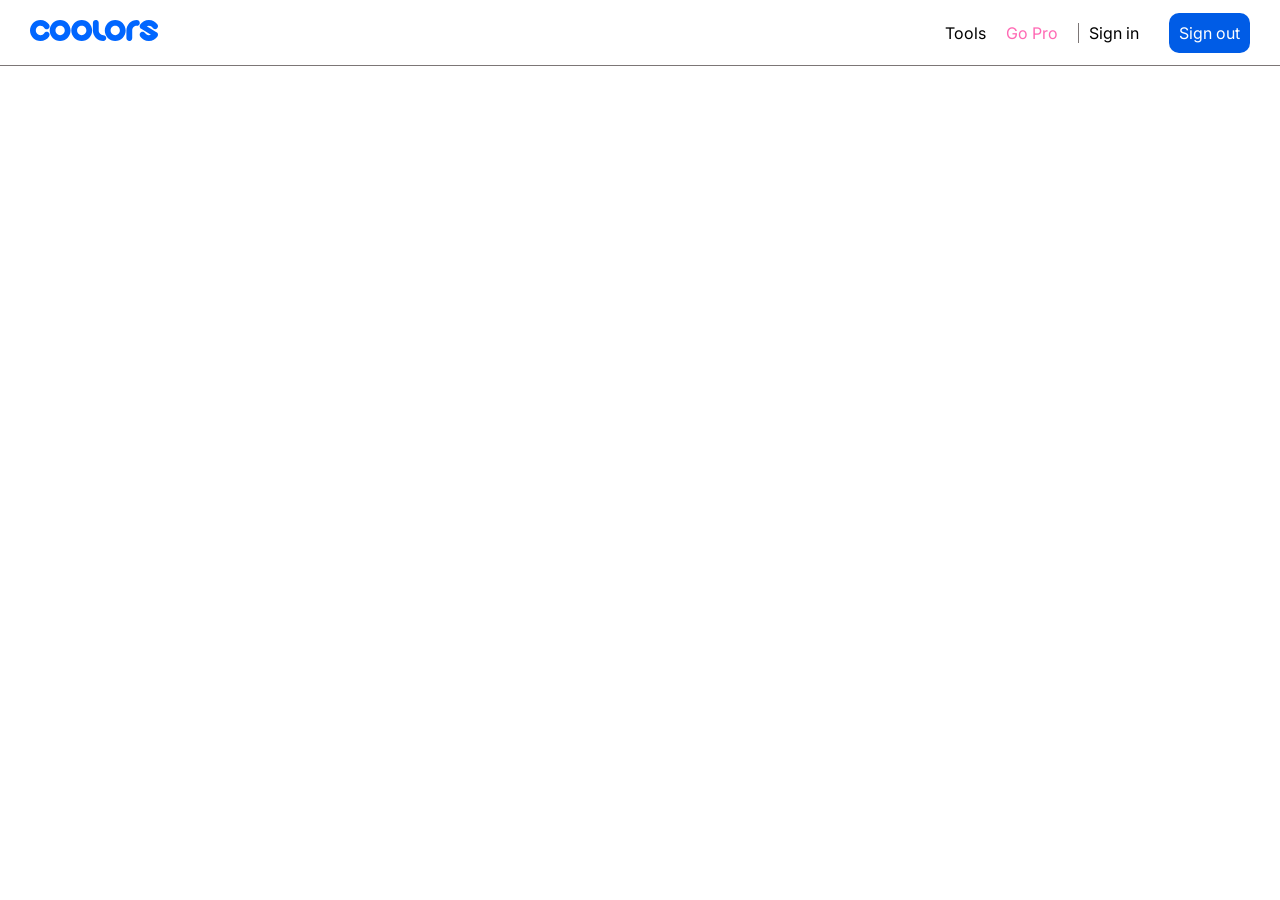
==== index.html @ 5a96440c "I have finished working on my nav" ====
<!DOCTYPE html>
<html lang="en">
<head>
    <meta charset="UTF-8">
    <meta name="viewport" content="width=device-width, initial-scale=1.0">
    <title>Document</title>
    <link rel="stylesheet" href="index.css">
    <link rel="preconnect" href="https://fonts.googleapis.com">
<link rel="preconnect" href="https://fonts.gstatic.com" crossorigin>
<link href="https://fonts.googleapis.com/css2?family=Inter:ital,opsz,wght@0,14..32,100..900;1,14..32,100..900&family=Plus+Jakarta+Sans:ital,wght@0,200..800;1,200..800&family=Work+Sans:ital,wght@0,100..900;1,100..900&display=swap" rel="stylesheet">
</head>
<body>
  <!--section1 nav-->  
  <section class="nav">
    <div class="logo">
    <img src="/images/logo.svg" alt="logo">
    </div>
    <div class="nav_links">
    <ul>
       <li><a href="">Tools</a></li>
       <li><a href="" class="hotpink">Go Pro</a></li>
       <li><a href="" style="border-left: 1px solid #7c7676; padding: 0 10px;">Sign in</a></li>
       <li><a href="" class="btn">Sign out</a></li>
    </ul>
    </div>

  </section>
  <!--section2 landing page-->
  <!--section3 development tools--> 
  <!--section4 sponsors--> 
  <!--section5 footer--> 
</body>
</html>
---- index.css ----
*{
    margin: 0px;
    padding: 0px;
    box-sizing: border-box;
    font-family: "Inter", sans-serif;
}
.nav{
    display: flex;
    justify-content: space-between;
    align-items: center;
    padding: 20px 30px;
    border-bottom: 1px solid #7c7676;
}
.nav ul{
    display: flex;
    gap: 20px;
}
li{
    list-style: none;
}
a{
    text-decoration: none;
    color: black;
a:hover{
    color: #005CE6;
    cursor: pointer;

}
}
.btn{
    color: white;
    background-color: #005CE6;
    padding: 10px 10px;
    border-radius: 10px;
}
.btn:hover{
    cursor: pointer;
}
.hotpink{
    color: hotpink;
}
.hotpink:hover{
    color: rgb(167, 111, 139);
    cursor: pointer;
    }
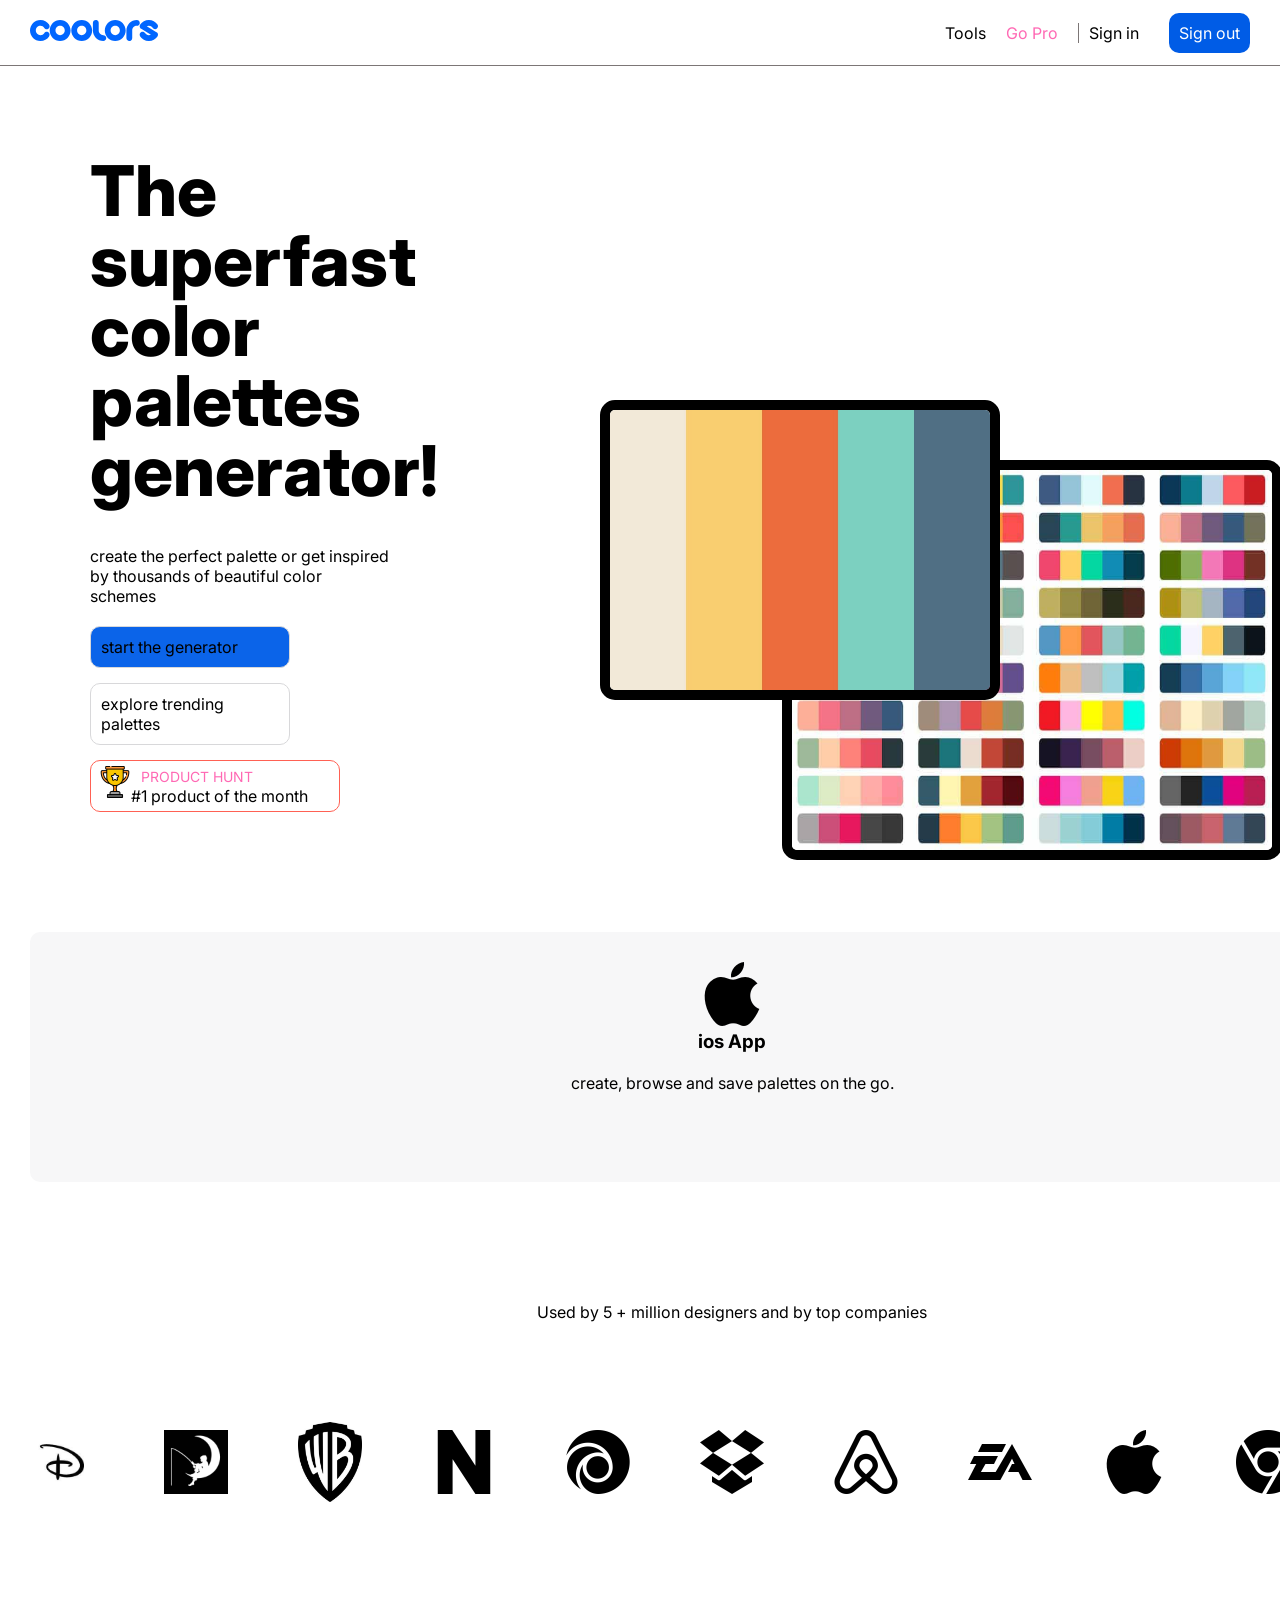
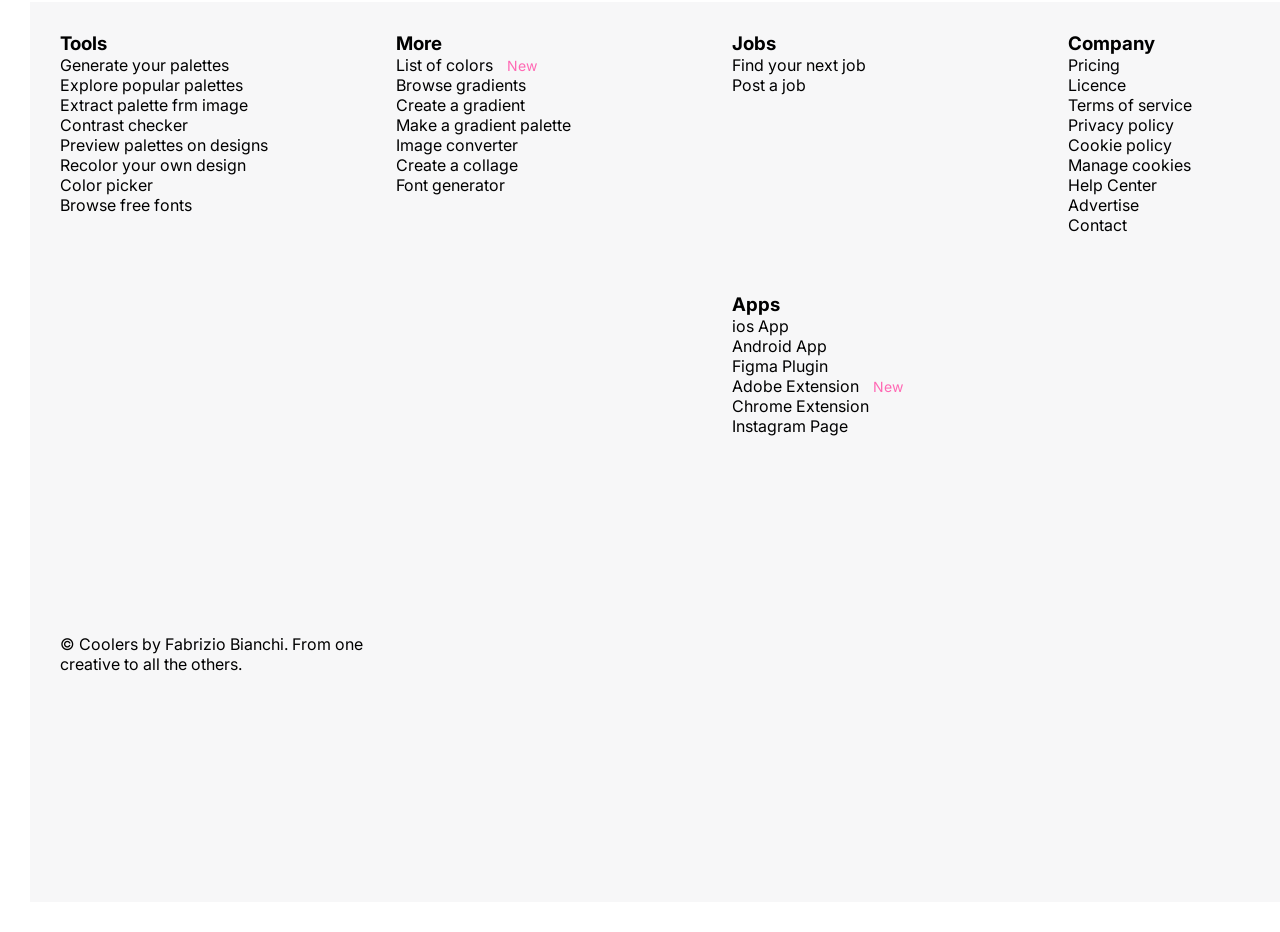
==== commit 84edd964: "Coolor update" ====
--- a/index.html
+++ b/index.html
@@ -7,7 +7,9 @@
     <link rel="stylesheet" href="index.css">
     <link rel="preconnect" href="https://fonts.googleapis.com">
 <link rel="preconnect" href="https://fonts.gstatic.com" crossorigin>
-<link href="https://fonts.googleapis.com/css2?family=Inter:ital,opsz,wght@0,14..32,100..900;1,14..32,100..900&family=Plus+Jakarta+Sans:ital,wght@0,200..800;1,200..800&family=Work+Sans:ital,wght@0,100..900;1,100..900&display=swap" rel="stylesheet">
+<link href="https://fonts.googleapis.com/css2?
+family=Inter:ital,opsz,wght@0,14..32,
+100..900;1,14..32,100..900&display=swap" rel="stylesheet">
 </head>
 <body>
   <!--section1 nav-->  
@@ -23,11 +25,174 @@
        <li><a href="" class="btn">Sign out</a></li>
     </ul>
     </div>
-
   </section>
   <!--section2 landing page-->
-  <!--section3 development tools--> 
-  <!--section4 sponsors--> 
-  <!--section5 footer--> 
+  <div class="main">
+   <div class="main_text">
+ <div class="main_heading">
+<h1>The  superfast  </br>
+  color palettes </br>
+  generator!</h1></div>
+ <div class="main_para"></br> </br>
+  <p>create the perfect palette or get inspired 
+  </br>  by thousands of beautiful color schemes</p><br>
+    <div class="main-links">
+    <ul>
+      <li><a href="" class="btn_1">
+        start the generator
+      </a></li>
+      <li> <a href="" class="explore">
+        explore trending palettes</a></li>
+    </ul></div>
+    <div class="hunt">
+      <div>
+      <img src="./trophy.png" alt="">
+      </div>
+      <div>
+        <a href=""><span
+        >PRODUCT HUNT</span
+        ><br/>#1 product of the month</a> 
+  </div>
+  </div>         
+  </div>
+  <div class="palette">
+  <img  class="img1" src="./img palette.jpg"alt="">
+  <img  class="img2" src="./img monitor.jpg"alt="">
+
+</div>
+  </div>
+  </div>
+ <Section3 development tools> 
+  <section class="tools">
+    <div class="box1">
+      <img src="./apple.png" 
+      alt=""> 
+      <h3>ios App</h3><br>
+      <p>create, browse and save 
+        palettes on the go.</p>
+        <h3></h3>
+    </div>
+    <div class="box2">
+      <img src="./android.png" 
+      alt="">
+      <h3>Android App</h3><br>
+      <p>Thousands of
+        palettes in your pocket.</p>
+    </div>
+    <div class="box3">
+      <img src="./figma.png" 
+      alt="">
+      <h3>Figma Plugin</h3><br>
+      <p>All palettes right in 
+        your workplace. </p>
+    </div>
+    <div class="box4">
+      <img src="./chrome.png" 
+      alt="">
+      <h3>chrome Extension</h3><br>
+      <p>Get and edit a palette
+        every new tab.</p>
+    </div><div class="box5">
+      <img src="./adobe.png" 
+      alt="">
+      <h3>Adobe Extension</h3><br>
+      <p>Use Coolors with your favourite tools.</p>
+    </div>
+  <section4 sponsors>
+    <div>
+  <p class="used">Used by 5 + million designers and by
+     top companies</p>
+  <div class="sponsors">
+    <img src="./disney.jpg" alt="">
+    <img src="./dreamwork.jpg" alt="">
+    <img src="./warner brothers.jpg" alt="">
+    <img src="./n.png" alt="">
+    <img src="./ubisoft.png" alt="">
+    <img src="./dropbox.png" alt="">
+    <img src="./airbnb.png" alt="">
+    <img src="./electronics-arts.png" alt="">
+    <img src="./apple.png" alt="">
+    <img src="./chrome.png" alt="">
+    <img src="./pinterest.png" alt="">
+
+  </div>
+  </div>
+</div>
+
+  <section5 footer>
+    <div class="footer_items">
+  <div class="footer_item1 ">
+    <ul>
+      <li>
+        <h3>Tools</h3>
+        <p>Generate your palettes</p>
+        <p>Explore popular palettes</p>
+        <p>Extract palette frm image</p>
+        <p>Contrast checker</p>
+        <p>Preview palettes on designs</p>
+        <p>Recolor your own design</p>
+        <p>Color picker</p>
+        <p>Browse free fonts</p>
+      </li>
+    </ul>
+  </div>
+  <div class="footer_item2">
+  <ul>
+    <li>
+      <h3>More</h3>
+      <p>List of colors <span>New</span></p>
+      <p>Browse gradients</p>
+      <p>Create a gradient</p>
+      <p>Make a gradient palette</p>
+      <p>Image converter</p>
+      <p>Create a collage</p>
+      <p>Font generator</p>
+    </li>
+  </ul>
+  </div>
+  <div class="footer_item3">
+    <ul>
+      <li>
+        <h3>Jobs</h3>
+    <p>Find your next job</p>
+    <p>Post a job</p>
+      </li>
+    </ul>
+    </div>
+  <div class="footer_item4">
+    <ul>
+      <li>
+        <h3>Company</h3>
+        <p>Pricing</p>
+        <p>Licence</p>
+        <p>Terms of service</p>
+        <p>Privacy policy</p>
+        <p>Cookie policy</p>
+        <p>Manage cookies</p>
+        <p>Help Center</p>
+        <p>Advertise</p>
+        <p>Contact</p>
+      </li>
+    </ul>
+  </div>
+  <div class="footer_item5">
+    <ul>
+      <li>
+        <h3>Apps</h3>
+        <p>ios App</p>
+        <p>Android App</p>
+        <p>Figma Plugin</p>
+        <p>Adobe Extension <span>New</span></p>
+        <p>Chrome Extension</p>
+        <p>Instagram Page</p>
+      </li>
+    </ul>
+  </div>
+  <div class="end">
+    <p>© Coolers by Fabrizio Bianchi. From one creative to all 
+      the others.</p>
+
+  </div>
+</div>
 </body>
-</html>+</html> 
--- a/index.css
+++ b/index.css
@@ -1,8 +1,9 @@
-*{
+ *{
     margin: 0px;
     padding: 0px;
     box-sizing: border-box;
     font-family: "Inter", sans-serif;
+ 
 }
 .nav{
     display: flex;
@@ -42,5 +43,184 @@
 .hotpink:hover{
     color: rgb(167, 111, 139);
     cursor: pointer;
+}
+    .main{
+        display: flex;
+        justify-content: space-between;
+        align-items: center;
+        padding: 90px;
+        margin-bottom: 25px;
+ }
+ .main_text{
+    max-width: 300px;
+    font-size: 16px;
+
+ }
+ h1{
+    font-size: 70px;
+    font-weight: 800; 
+     line-height: 1; 
+ }
+ .main-para{
+    color: rgb(70, 72, 83);
+    font-size: 18px;
+    font-weight: 400;
+    margin-bottom: 25px;
+    line-height: 25px;
+    width: 60%;
+    text-align: center;
+    margin: 0 auto;
+ }
+ .main-links ul .btn{
+    display: inline-block;
+    padding:  10px 50px;
+    margin-top: 30px;
+    margin-bottom: 15px
+ }
+ .btn_1{
+    border: 1px solid #D8D8DA;
+    border-radius: 10px;
+    display: inline-block; 
+    margin-bottom: 15px;
+    padding: 10px 10px;
+    background-color: #0b64e9;
+    width: 200px;  
+ }
+ .explore{
+    border: 1px solid #D8D8DA;
+    border-radius: 10px;
+    padding: 10px 10px;
+    display: inline-block;
+    margin-bottom: 15px;
+    width: 200px;
+ }
+.hunt{
+    border: 1px solid #FF6154;
+    border-radius: 10px;
+    display: flex;
+    width: 250px;
+    padding: 5px 8px;
+    img{
+        width: 2rem;
     }
-    +}
+.img1{
+    border: 10px solid black;
+    border-radius: 15px;
+    width: 500px;
+    height: 400px;
+    position: absolute;
+    right: -2px;
+    bottom: 40px; 
+}
+.pallete{
+    display: flex;
+    align-items: center;
+    justify-content: center;
+    position: relative;
+}
+.img2{
+    position: absolute;
+    left:600px;
+    top: 400px;
+    width: 400px;
+    height: 300px;
+    border-radius: 15px;
+    border: 10px solid black;
+} 
+.tools{
+    display: grid;
+    grid-template-columns: repeat(5, 1fr);
+    grid-template-rows: 1fr;
+    gap: 20px;
+    margin: 30px;
+    width: 100vw;
+    img{
+        width: 4rem;
+    }
+    .h3{
+        font-size: 16px;
+        
+    }
+}
+
+ .box1, .box2, .box3, .box4,.box5{
+    background-color: #f7f7f8;
+    border-radius: 10px;
+     height: 250px;
+    text-align: center;
+    padding: 30px 30px; 
+ }
+ .sponsors img{
+     width: 4rem; 
+ }
+ .sponsors{
+    display: flex;
+    align-items: center;
+    justify-content: center;
+    align-content: center;
+    width: 70%;
+    margin: 100px auto;
+    gap: 70PX;
+ }
+ .used{
+    margin-bottom: 50px;
+    text-align: center;
+    margin-top: 100px;
+ }
+ .footer_items{
+    display: grid;
+    grid-template-columns: repeat(4, 1fr);
+    grid-template-areas: "footer_item1 footer_item2 footer_item3 footer_item4"
+    "footer_item1 footer_item2 footer_item5 footer_item4";
+    height: 100vh;
+    background-color: rgb(247, 247, 248);
+    padding: 30px 30px;
+    justify-content: space-around;
+}
+.footer_item1{
+    grid-area:  footer_item1;
+}
+.footer_item2{
+    grid-area: footer_item2;
+}
+.footer_item3{
+    grid-area: footer_item3;
+}
+.footer_item4{
+    grid-area: footer_item4;
+}
+.footer_item5{
+    grid-area: footer_item5;
+}
+.footer_item ul li{
+    list-style: none;
+    font-size: 18px;
+}
+.footer_item h3{
+    font-size: 18px;
+    margin-bottom: 20px;
+}
+.footer_items2 ul li:nth-child(1){
+    display: flex;
+}
+span{
+    margin-left: 10px;
+    font-size: 14px;
+    color: hotpink;
+}
+.footer_item :hover{
+    opacity: 1;
+    transform: translateY(6s);
+}
+.end{
+    border-top: 1px;
+    border-bottom: 95%;
+    b
+    
+}
+
+    
+    
+
+
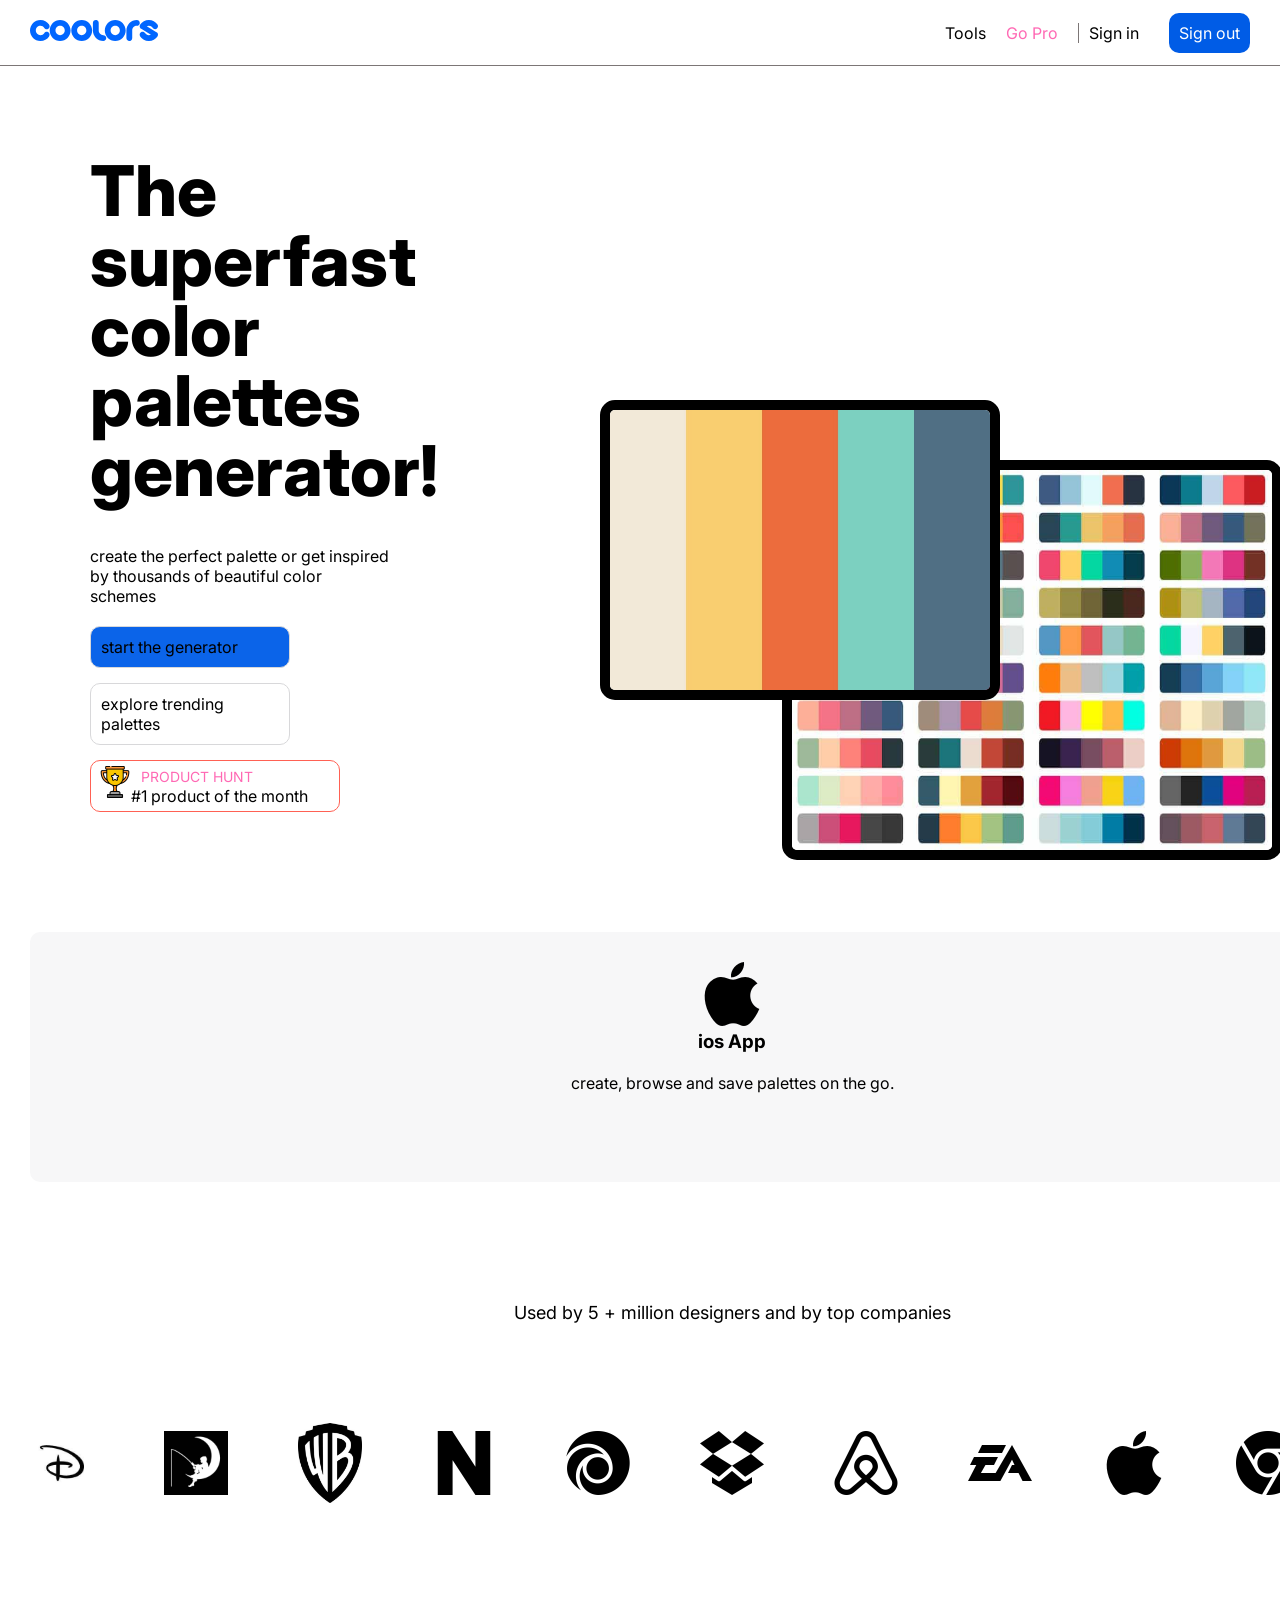
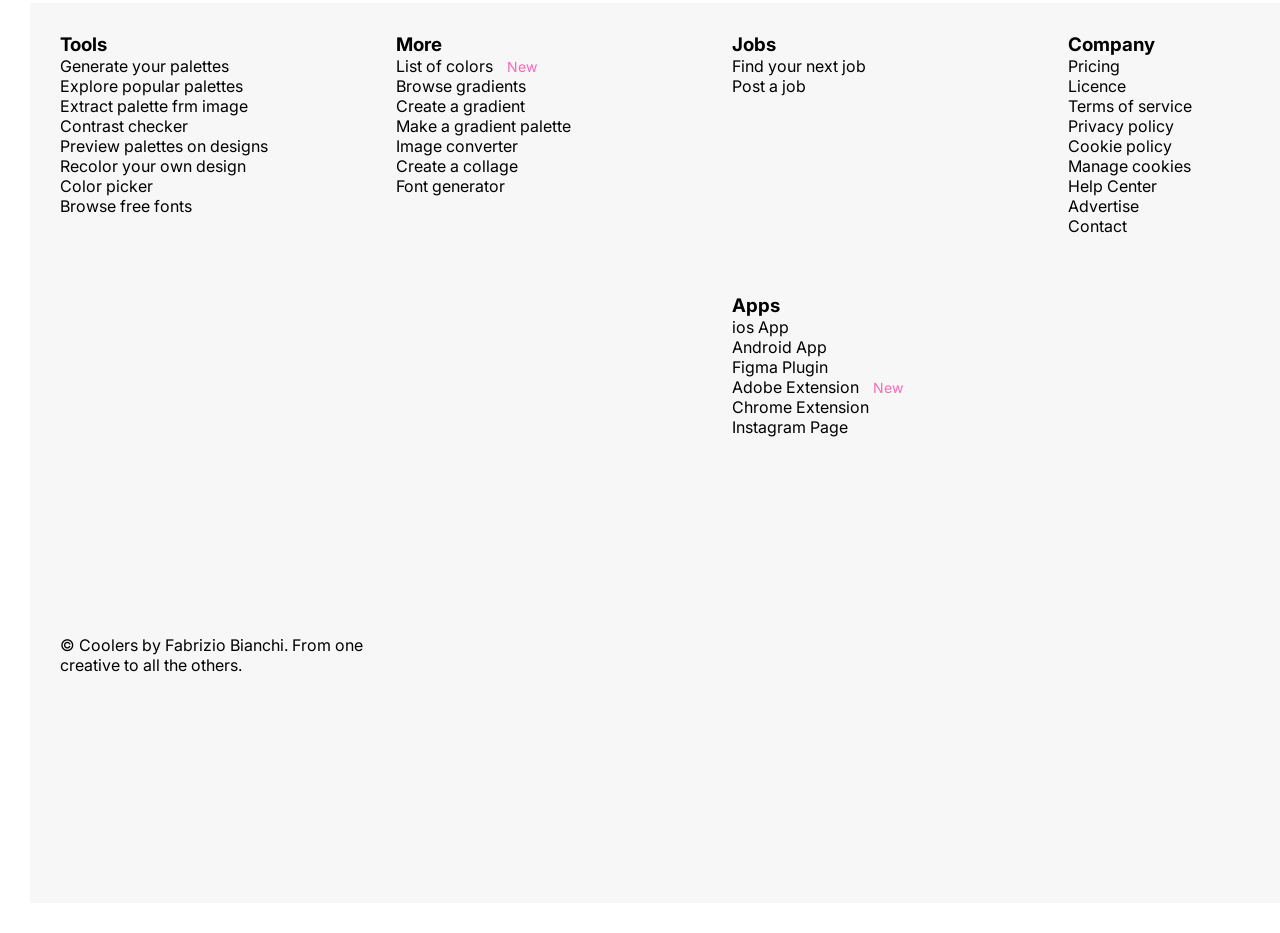
==== commit a40df065: "Coolor Update" ====
--- a/index.html
+++ b/index.html
@@ -62,7 +62,7 @@
 </div>
   </div>
   </div>
- <Section3 development tools> 
+ <!-- <Section3 development tools>  -->
   <section class="tools">
     <div class="box1">
       <img src="./apple.png" 
@@ -70,7 +70,6 @@
       <h3>ios App</h3><br>
       <p>create, browse and save 
         palettes on the go.</p>
-        <h3></h3>
     </div>
     <div class="box2">
       <img src="./android.png" 
@@ -92,49 +91,49 @@
       <h3>chrome Extension</h3><br>
       <p>Get and edit a palette
         every new tab.</p>
-    </div><div class="box5">
+    </div>
+    <div class="box5">
       <img src="./adobe.png" 
       alt="">
       <h3>Adobe Extension</h3><br>
       <p>Use Coolors with your favourite tools.</p>
     </div>
+  </div>
   <section4 sponsors>
-    <div>
-  <p class="used">Used by 5 + million designers and by
+    <main>
+      <p class="used">Used by 5 + million designers and by
      top companies</p>
+    </main>
   <div class="sponsors">
-    <img src="./disney.jpg" alt="">
-    <img src="./dreamwork.jpg" alt="">
-    <img src="./warner brothers.jpg" alt="">
-    <img src="./n.png" alt="">
-    <img src="./ubisoft.png" alt="">
-    <img src="./dropbox.png" alt="">
-    <img src="./airbnb.png" alt="">
-    <img src="./electronics-arts.png" alt="">
-    <img src="./apple.png" alt="">
-    <img src="./chrome.png" alt="">
-    <img src="./pinterest.png" alt="">
-
-  </div>
+      <img src="./disney.jpg" alt="">
+      <img src="./dreamwork.jpg" alt="">
+      <img src="./warner brothers.jpg" alt="">
+      <img src="./n.png" alt="">
+      <img src="./ubisoft.png" alt="">
+      <img src="./dropbox.png" alt="">
+      <img src="./airbnb.png" alt="">
+      <img src="./electronics-arts.png" alt="">
+      <img src="./apple.png" alt="">
+       <img src="./chrome.png" alt="">
+      <img src="./pinterest.png" alt="">
   </div>
 </div>
-
   <section5 footer>
-    <div class="footer_items">
-  <div class="footer_item1 ">
-    <ul>
-      <li>
-        <h3>Tools</h3>
-        <p>Generate your palettes</p>
-        <p>Explore popular palettes</p>
-        <p>Extract palette frm image</p>
-        <p>Contrast checker</p>
-        <p>Preview palettes on designs</p>
-        <p>Recolor your own design</p>
-        <p>Color picker</p>
-        <p>Browse free fonts</p>
-      </li>
-    </ul>
+  <div class="footer_items">
+    <div class="footer_item1 ">
+        <ul>
+        <li>
+          <h3>Tools</h3>
+            <p>Generate your palettes</p>
+           <p>Explore popular palettes</p>
+            <p>Extract palette frm image</p>
+            <p>Contrast checker</p>
+            <p>Preview palettes on designs</p>
+            <p>Recolor your own design</p>
+           <p>Color picker</p>
+            <p>Browse free fonts</p>
+           </li>
+          </ul>
   </div>
   <div class="footer_item2">
   <ul>
--- a/index.css
+++ b/index.css
@@ -134,13 +134,8 @@
     grid-template-rows: 1fr;
     gap: 20px;
     margin: 30px;
-    width: 100vw;
     img{
         width: 4rem;
-    }
-    .h3{
-        font-size: 16px;
-        
     }
 }
 
@@ -164,9 +159,10 @@
     gap: 70PX;
  }
  .used{
-    margin-bottom: 50px;
+    margin-bottom: 30px;
     text-align: center;
     margin-top: 100px;
+    font-size: 18px;
  }
  .footer_items{
     display: grid;
@@ -201,9 +197,6 @@
     font-size: 18px;
     margin-bottom: 20px;
 }
-.footer_items2 ul li:nth-child(1){
-    display: flex;
-}
 span{
     margin-left: 10px;
     font-size: 14px;
@@ -213,12 +206,6 @@
     opacity: 1;
     transform: translateY(6s);
 }
-.end{
-    border-top: 1px;
-    border-bottom: 95%;
-    b
-    
-}
 
     
     
